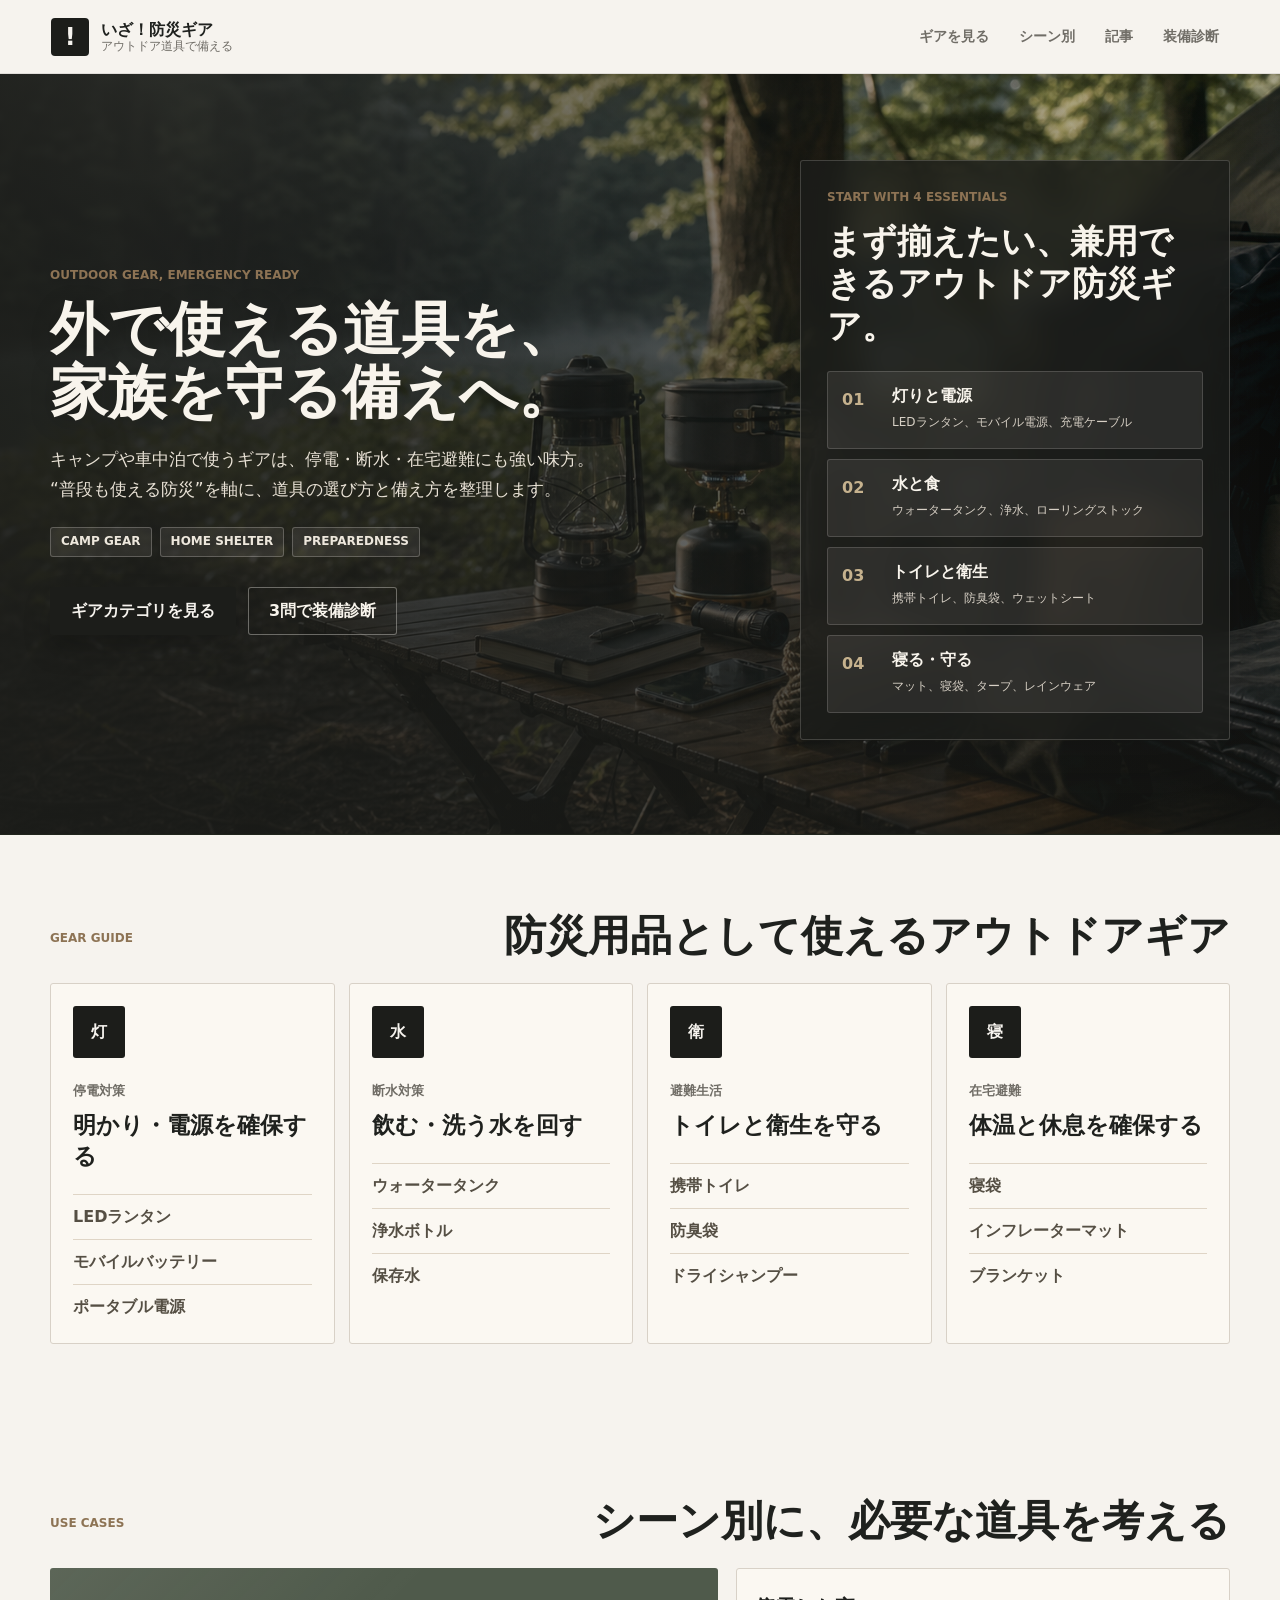
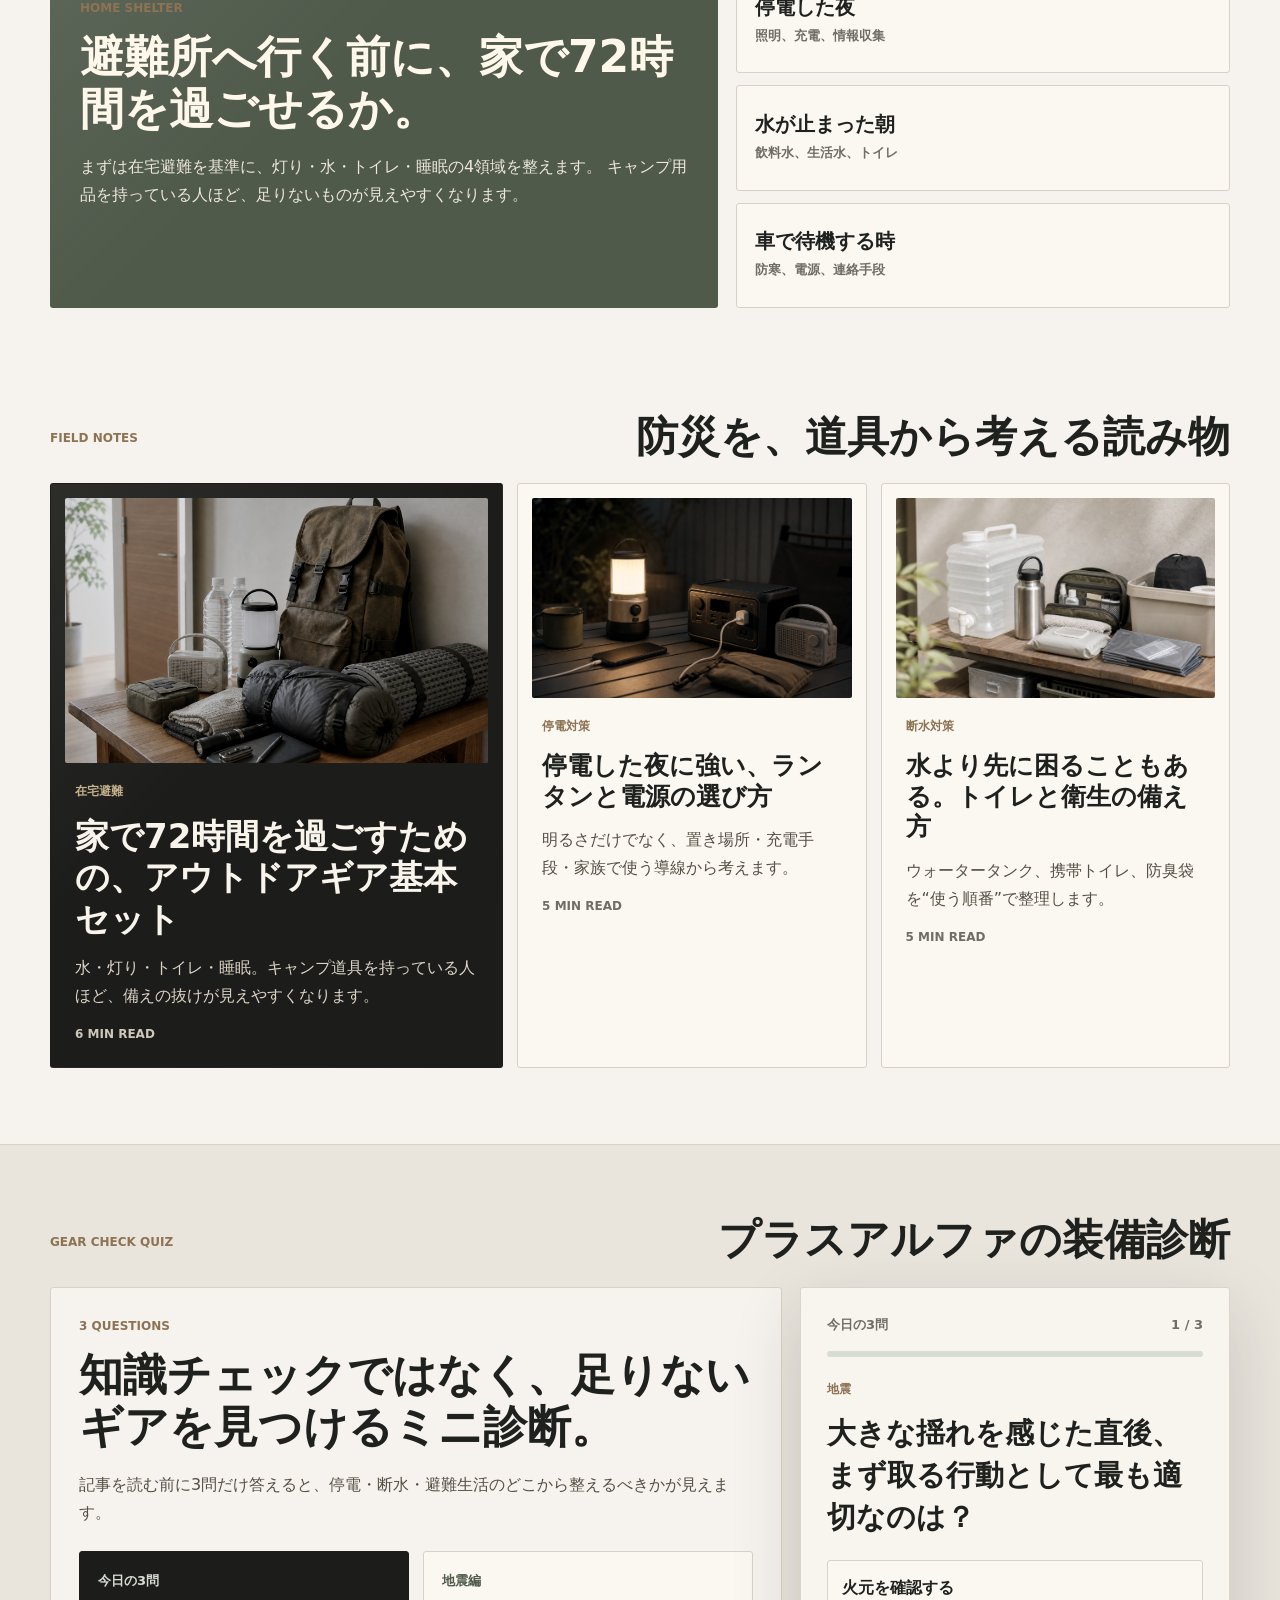
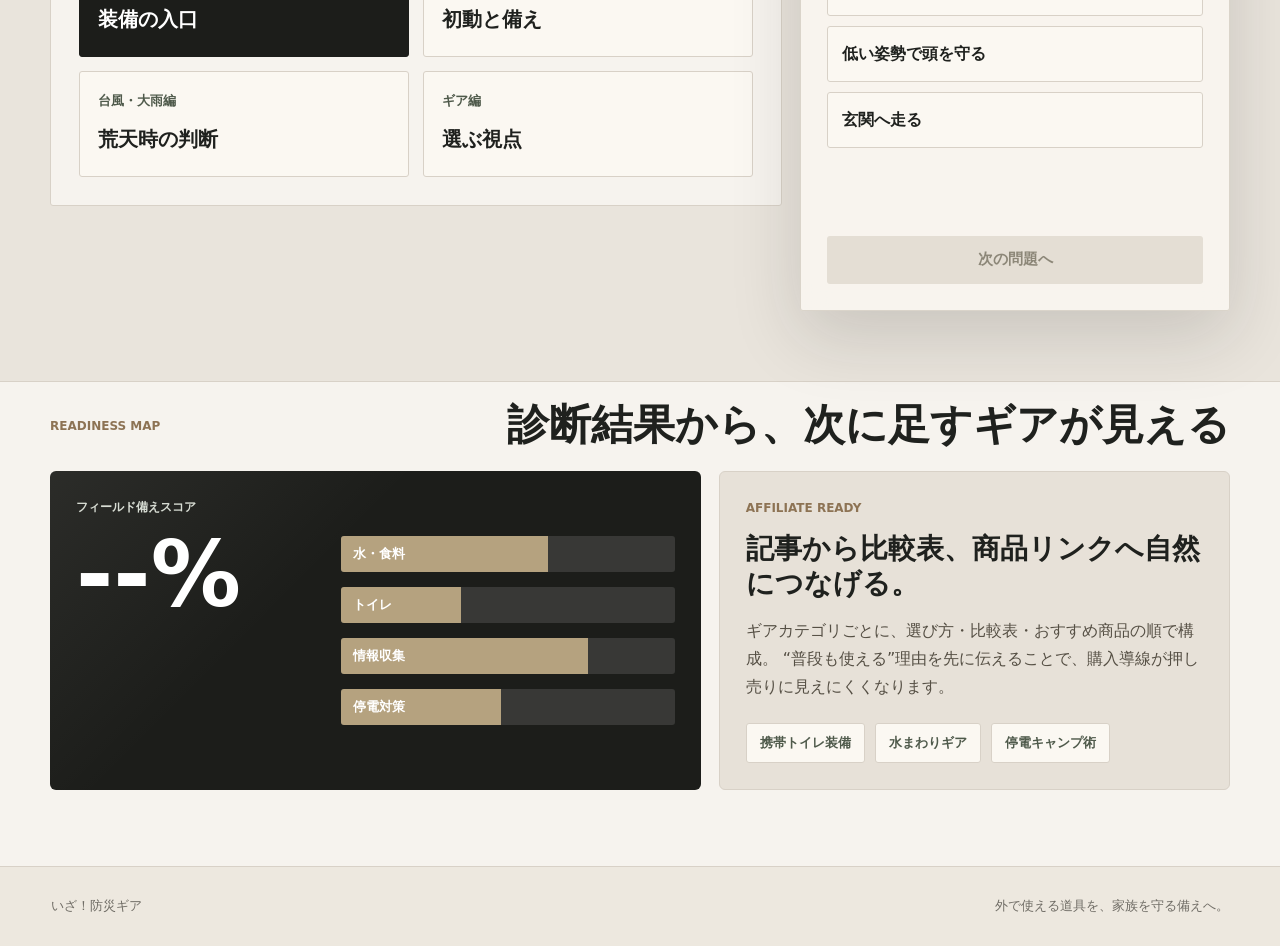
==== index.html @ ac1ddade "Add files via upload" ====
<!doctype html>
<html lang="ja">
  <head>
    <meta charset="utf-8" />
    <meta name="viewport" content="width=device-width, initial-scale=1" />
    <meta
      name="description"
      content="いざ！防災ギアは、キャンプや車中泊の道具を災害時の備えとして活用するアウトドア防災メディアです。"
    />
    <meta property="og:type" content="website" />
    <meta property="og:title" content="いざ！防災ギア | アウトドア道具で備える防災メディア" />
    <meta
      property="og:description"
      content="外で使える道具を、家族を守る備えへ。アウトドアギアで考える、防災メディア。"
    />
    <meta property="og:image" content="assets/outdoor-preparedness.png" />
    <meta name="theme-color" content="#1c1d1a" />
    <title>いざ！防災ギア | アウトドア道具で備える防災メディア</title>
    <link
      rel="icon"
      href="data:image/svg+xml,%3Csvg xmlns='http://www.w3.org/2000/svg' viewBox='0 0 64 64'%3E%3Crect width='64' height='64' rx='10' fill='%232f3a24'/%3E%3Cpath d='M30 12h6l-1 28h-4L30 12zm0 36a5 5 0 1 1 10 0 5 5 0 0 1-10 0z' fill='%23f0a33a'/%3E%3C/svg%3E"
    />
    <link rel="preload" href="assets/outdoor-preparedness.png" as="image" />
    <link rel="stylesheet" href="styles.css" />
  </head>
  <body>
    <header class="site-header">
      <a class="brand" href="#" aria-label="いざ！防災ギア ホーム">
        <span class="brand-mark">!</span>
        <span>
          <span class="brand-name">いざ！防災ギア</span>
          <span class="brand-sub">アウトドア道具で備える</span>
        </span>
      </a>
      <nav class="site-nav" aria-label="主要メニュー">
        <a href="#gear">ギアを見る</a>
        <a href="#scenes">シーン別</a>
        <a href="#articles">記事</a>
        <a href="#quiz">装備診断</a>
      </nav>
    </header>

    <main>
      <section class="first-view" aria-labelledby="main-title">
        <img
          class="hero-image"
          src="assets/outdoor-preparedness.png"
          alt="森のキャンプサイトに並ぶランタン、ラジオ、水、バックパック、防災ポーチ"
        />
        <div class="hero-shade"></div>

        <div class="first-view-inner">
          <div class="hero-copy">
            <p class="eyebrow">Outdoor gear, emergency ready</p>
            <h1 id="main-title">外で使える道具を、<br />家族を守る備えへ。</h1>
            <p>
              キャンプや車中泊で使うギアは、停電・断水・在宅避難にも強い味方。
              “普段も使える防災”を軸に、道具の選び方と備え方を整理します。
            </p>
            <div class="hero-tags" aria-label="コンセプトタグ">
              <span>camp gear</span>
              <span>home shelter</span>
              <span>preparedness</span>
            </div>
            <div class="hero-actions">
              <a class="primary-link" href="#gear">ギアカテゴリを見る</a>
              <a class="secondary-link" href="#quiz">3問で装備診断</a>
            </div>
          </div>

          <section class="field-card" aria-label="防災ギアの入口">
            <p class="panel-kicker">Start with 4 essentials</p>
            <h2>まず揃えたい、兼用できるアウトドア防災ギア。</h2>
            <div class="essential-list">
              <a href="#preparedness">
                <span>01</span>
                <strong>灯りと電源</strong>
                <small>LEDランタン、モバイル電源、充電ケーブル</small>
              </a>
              <a href="#preparedness">
                <span>02</span>
                <strong>水と食</strong>
                <small>ウォータータンク、浄水、ローリングストック</small>
              </a>
              <a href="#preparedness">
                <span>03</span>
                <strong>トイレと衛生</strong>
                <small>携帯トイレ、防臭袋、ウェットシート</small>
              </a>
              <a href="#preparedness">
                <span>04</span>
                <strong>寝る・守る</strong>
                <small>マット、寝袋、タープ、レインウェア</small>
              </a>
            </div>
          </section>
        </div>
      </section>

      <section class="section-block gear-guide" id="gear" aria-labelledby="gear-title">
        <div class="section-heading">
          <p class="eyebrow">Gear guide</p>
          <h2 id="gear-title">防災用品として使えるアウトドアギア</h2>
        </div>
        <div class="gear-grid">
          <article class="gear-card">
            <span class="gear-icon">灯</span>
            <p>停電対策</p>
            <h3>明かり・電源を確保する</h3>
            <ul>
              <li>LEDランタン</li>
              <li>モバイルバッテリー</li>
              <li>ポータブル電源</li>
            </ul>
          </article>
          <article class="gear-card">
            <span class="gear-icon">水</span>
            <p>断水対策</p>
            <h3>飲む・洗う水を回す</h3>
            <ul>
              <li>ウォータータンク</li>
              <li>浄水ボトル</li>
              <li>保存水</li>
            </ul>
          </article>
          <article class="gear-card">
            <span class="gear-icon">衛</span>
            <p>避難生活</p>
            <h3>トイレと衛生を守る</h3>
            <ul>
              <li>携帯トイレ</li>
              <li>防臭袋</li>
              <li>ドライシャンプー</li>
            </ul>
          </article>
          <article class="gear-card">
            <span class="gear-icon">寝</span>
            <p>在宅避難</p>
            <h3>体温と休息を確保する</h3>
            <ul>
              <li>寝袋</li>
              <li>インフレーターマット</li>
              <li>ブランケット</li>
            </ul>
          </article>
        </div>
      </section>

      <section class="section-block scenes" id="scenes" aria-labelledby="scenes-title">
        <div class="section-heading">
          <p class="eyebrow">Use cases</p>
          <h2 id="scenes-title">シーン別に、必要な道具を考える</h2>
        </div>
        <div class="scene-layout">
          <article class="scene-main">
            <p class="panel-kicker">Home shelter</p>
            <h3>避難所へ行く前に、家で72時間を過ごせるか。</h3>
            <p>
              まずは在宅避難を基準に、灯り・水・トイレ・睡眠の4領域を整えます。
              キャンプ用品を持っている人ほど、足りないものが見えやすくなります。
            </p>
          </article>
          <div class="scene-list">
            <a href="#preparedness"><strong>停電した夜</strong><span>照明、充電、情報収集</span></a>
            <a href="#preparedness"><strong>水が止まった朝</strong><span>飲料水、生活水、トイレ</span></a>
            <a href="#preparedness"><strong>車で待機する時</strong><span>防寒、電源、連絡手段</span></a>
          </div>
        </div>
      </section>

      <section class="section-block articles" id="articles" aria-labelledby="articles-title">
        <div class="section-heading">
          <p class="eyebrow">Field notes</p>
          <h2 id="articles-title">防災を、道具から考える読み物</h2>
        </div>
        <div class="article-grid">
          <a class="article-card feature" href="articles/home-shelter-72h.html">
            <img
              src="assets/articles/home-shelter-72h.png"
              alt="家での在宅避難に備えたバックパック、ランタン、水、寝袋"
              decoding="async"
            />
            <span class="article-label">在宅避難</span>
            <h3>家で72時間を過ごすための、アウトドアギア基本セット</h3>
            <p>
              水・灯り・トイレ・睡眠。キャンプ道具を持っている人ほど、備えの抜けが見えやすくなります。
            </p>
            <small>6 min read</small>
          </a>
          <a class="article-card" href="articles/blackout-light-power.html">
            <img
              src="assets/articles/blackout-light-power.png"
              alt="停電時に使えるLEDランタン、ポータブル電源、ラジオ"
              decoding="async"
            />
            <span class="article-label">停電対策</span>
            <h3>停電した夜に強い、ランタンと電源の選び方</h3>
            <p>明るさだけでなく、置き場所・充電手段・家族で使う導線から考えます。</p>
            <small>5 min read</small>
          </a>
          <a class="article-card" href="articles/water-toilet-kit.html">
            <img
              src="assets/articles/water-toilet-kit.png"
              alt="断水時に備えるウォータータンク、衛生用品、収納ボックス"
              decoding="async"
            />
            <span class="article-label">断水対策</span>
            <h3>水より先に困ることもある。トイレと衛生の備え方</h3>
            <p>ウォータータンク、携帯トイレ、防臭袋を“使う順番”で整理します。</p>
            <small>5 min read</small>
          </a>
        </div>
      </section>

      <section class="section-block quiz-section" id="quiz" aria-labelledby="quiz-title">
        <div class="section-heading">
          <p class="eyebrow">Gear check quiz</p>
          <h2 id="quiz-title">プラスアルファの装備診断</h2>
        </div>
        <div class="quiz-layout">
          <div class="quiz-intro">
            <p class="panel-kicker">3 questions</p>
            <h3>知識チェックではなく、足りないギアを見つけるミニ診断。</h3>
            <p>
              記事を読む前に3問だけ答えると、停電・断水・避難生活のどこから整えるべきかが見えます。
            </p>
            <div class="topic-grid" aria-label="クイズテーマ">
              <button class="topic-card active" type="button" data-track="daily">
                <span>今日の3問</span>
                <strong>装備の入口</strong>
              </button>
              <button class="topic-card" type="button" data-track="earthquake">
                <span>地震編</span>
                <strong>初動と備え</strong>
              </button>
              <button class="topic-card" type="button" data-track="rain">
                <span>台風・大雨編</span>
                <strong>荒天時の判断</strong>
              </button>
              <button class="topic-card" type="button" data-track="goods">
                <span>ギア編</span>
                <strong>選ぶ視点</strong>
              </button>
            </div>
          </div>

          <section class="quiz-panel" aria-label="防災クイズ">
            <div class="quiz-topline">
              <span id="quiz-label">今日の3問</span>
              <span id="quiz-count">1 / 3</span>
            </div>
            <div class="progress" aria-hidden="true">
              <span id="progress-bar"></span>
            </div>
            <p class="quiz-category" id="quiz-category">地震</p>
            <h2 id="question-text">問題を読み込み中です</h2>
            <div class="answer-list" id="answer-list"></div>
            <p class="feedback" id="feedback" aria-live="polite"></p>
            <button class="next-button" id="next-button" type="button" disabled>次の問題へ</button>
          </section>
        </div>
      </section>

      <section class="section-block preparedness" id="preparedness" aria-labelledby="preparedness-title">
        <div class="section-heading">
          <p class="eyebrow">Readiness map</p>
          <h2 id="preparedness-title">診断結果から、次に足すギアが見える</h2>
        </div>

        <div class="readiness-layout">
          <section class="score-panel" aria-label="備えスコア">
            <div>
              <p class="panel-kicker">フィールド備えスコア</p>
              <strong id="readiness-score">--%</strong>
            </div>
            <div class="score-bars" id="score-bars">
              <span style="--value: 62%"><b>水・食料</b></span>
              <span style="--value: 36%"><b>トイレ</b></span>
              <span style="--value: 74%"><b>情報収集</b></span>
              <span style="--value: 48%"><b>停電対策</b></span>
            </div>
          </section>

          <section class="next-prep" aria-label="おすすめの備え">
            <p class="panel-kicker">Affiliate ready</p>
            <h3>記事から比較表、商品リンクへ自然につなげる。</h3>
            <p>
              ギアカテゴリごとに、選び方・比較表・おすすめ商品の順で構成。
              “普段も使える”理由を先に伝えることで、購入導線が押し売りに見えにくくなります。
            </p>
            <div class="prep-links">
              <a href="#">携帯トイレ装備</a>
              <a href="#">水まわりギア</a>
              <a href="#">停電キャンプ術</a>
            </div>
          </section>
        </div>
      </section>
    </main>

    <footer class="site-footer">
      <p>いざ！防災ギア</p>
      <p>外で使える道具を、家族を守る備えへ。</p>
    </footer>

    <nav class="mobile-tabbar" aria-label="モバイルメニュー">
      <a href="#articles">読む</a>
      <a href="#gear">ギア</a>
      <a href="#quiz">診断</a>
    </nav>

    <script src="script.js"></script>
  </body>
</html>
---- styles.css ----
:root {
  --ink: #1f211e;
  --muted: #706d66;
  --paper: #f6f3ee;
  --mist: #e7e1d8;
  --line: #d8d1c7;
  --green: #4f5a4b;
  --green-soft: #e3e7dc;
  --amber: #9b7a4a;
  --coral: #8d7354;
  --sky: #d8ddd4;
  --canvas: #cfc7bb;
  --charcoal: #1c1d1a;
  --white: #ffffff;
  --shadow: 0 24px 70px rgba(31, 33, 30, 0.16);
}

* {
  box-sizing: border-box;
}

html {
  scroll-behavior: smooth;
}

body {
  margin: 0;
  color: var(--ink);
  background: var(--paper);
  font-family:
    "Hiragino Sans", "Hiragino Kaku Gothic ProN", "Yu Gothic", Meiryo,
    system-ui, sans-serif;
  line-height: 1.75;
}

a {
  color: inherit;
  text-decoration: none;
}

button,
a {
  -webkit-tap-highlight-color: transparent;
}

.site-header {
  position: sticky;
  top: 0;
  z-index: 20;
  display: flex;
  align-items: center;
  justify-content: space-between;
  gap: 24px;
  min-height: 74px;
  padding: 14px clamp(18px, 4vw, 56px);
  background: rgba(246, 243, 238, 0.94);
  border-bottom: 1px solid rgba(31, 33, 30, 0.1);
  backdrop-filter: blur(14px);
}

.brand {
  display: inline-flex;
  align-items: center;
  gap: 12px;
  min-width: 0;
}

.brand-mark {
  display: grid;
  width: 38px;
  height: 38px;
  place-items: center;
  color: var(--paper);
  background: var(--charcoal);
  border-radius: 4px;
  font-weight: 800;
  font-size: 24px;
  line-height: 1;
}

.brand-name,
.brand-sub {
  display: block;
}

.brand-name {
  font-weight: 800;
  line-height: 1.2;
}

.brand-sub {
  color: var(--muted);
  font-size: 12px;
  line-height: 1.2;
}

.site-nav {
  display: flex;
  align-items: center;
  gap: 10px;
  color: var(--muted);
  font-size: 14px;
  font-weight: 700;
  white-space: nowrap;
}

.site-nav a {
  padding: 8px 10px;
  border-radius: 8px;
}

.site-nav a:hover {
  color: var(--ink);
  background: rgba(31, 33, 30, 0.06);
}

.first-view {
  position: relative;
  min-height: min(760px, calc(100svh - 54px));
  overflow: hidden;
  border-bottom: 1px solid rgba(47, 58, 36, 0.24);
  background: var(--charcoal);
}

.hero-image,
.hero-shade {
  position: absolute;
  inset: 0;
  width: 100%;
  height: 100%;
}

.hero-image {
  object-fit: cover;
  object-position: center;
  filter: saturate(0.92) contrast(1.08);
}

.hero-shade {
  background:
    linear-gradient(90deg, rgba(28, 29, 26, 0.86) 0%, rgba(28, 29, 26, 0.56) 43%, rgba(28, 29, 26, 0.1) 100%),
    linear-gradient(180deg, rgba(28, 29, 26, 0.12) 0%, rgba(28, 29, 26, 0.62) 100%);
}

.first-view-inner {
  position: relative;
  display: grid;
  grid-template-columns: minmax(0, 1fr) minmax(340px, 430px);
  align-items: center;
  gap: clamp(26px, 5vw, 74px);
  width: min(1180px, calc(100% - 36px));
  min-height: min(760px, calc(100svh - 54px));
  margin: 0 auto;
  padding: 56px 0 64px;
}

.hero-copy {
  max-width: 620px;
}

.eyebrow,
.quiz-category,
.panel-kicker {
  margin: 0 0 12px;
  color: var(--coral);
  font-size: 12px;
  font-weight: 800;
  letter-spacing: 0;
  text-transform: uppercase;
}

.hero-copy h1 {
  max-width: 620px;
  margin: 0;
  font-size: clamp(40px, 5.4vw, 58px);
  line-height: 1.08;
  letter-spacing: 0;
  color: #f8f4ec;
  text-shadow: 0 4px 26px rgba(0, 0, 0, 0.2);
}

.hero-copy p:not(.eyebrow) {
  max-width: 560px;
  margin: 22px 0 0;
  color: #e9e2d6;
  font-size: 17px;
}

.hero-tags {
  display: flex;
  flex-wrap: wrap;
  gap: 8px;
  margin-top: 22px;
}

.hero-tags span {
  display: inline-flex;
  align-items: center;
  min-height: 30px;
  padding: 0 10px;
  color: #ede7dc;
  background: rgba(246, 243, 238, 0.08);
  border: 1px solid rgba(246, 243, 238, 0.24);
  border-radius: 3px;
  font-size: 12px;
  font-weight: 800;
  text-transform: uppercase;
}

.hero-actions {
  display: flex;
  flex-wrap: wrap;
  gap: 12px;
  margin-top: 30px;
}

.primary-link,
.secondary-link,
.next-button {
  display: inline-flex;
  align-items: center;
  justify-content: center;
  min-height: 48px;
  padding: 0 20px;
  border: 1px solid transparent;
  border-radius: 3px;
  font-weight: 800;
  cursor: pointer;
}

.primary-link,
.next-button {
  color: var(--paper);
  background: var(--charcoal);
  box-shadow: 0 14px 28px rgba(0, 0, 0, 0.18);
}

.secondary-link {
  color: #f8f4ec;
  background: rgba(28, 29, 26, 0.22);
  border-color: rgba(246, 243, 238, 0.36);
}

.field-card {
  padding: 26px;
  color: #f8f4ec;
  background: rgba(28, 29, 26, 0.78);
  border: 1px solid rgba(246, 243, 238, 0.18);
  border-radius: 3px;
  box-shadow: var(--shadow);
  backdrop-filter: blur(14px);
}

.field-card h2 {
  margin: 0;
  font-size: clamp(25px, 3vw, 34px);
  line-height: 1.25;
  letter-spacing: 0;
}

.essential-list {
  display: grid;
  gap: 10px;
  margin-top: 24px;
}

.essential-list a {
  display: grid;
  grid-template-columns: 38px 1fr;
  gap: 4px 12px;
  min-height: 78px;
  padding: 14px;
  background: rgba(246, 243, 238, 0.08);
  border: 1px solid rgba(246, 243, 238, 0.16);
  border-radius: 3px;
}

.essential-list a:hover {
  background: rgba(246, 243, 238, 0.13);
}

.essential-list span {
  grid-row: 1 / 3;
  color: #c6b28e;
  font-weight: 900;
}

.essential-list strong {
  line-height: 1.25;
}

.essential-list small {
  color: #d7d0c5;
  font-size: 12px;
  line-height: 1.5;
}

.quiz-panel {
  padding: 26px;
  background: rgba(248, 245, 239, 0.96);
  border: 1px solid rgba(216, 209, 199, 0.9);
  border-radius: 3px;
  box-shadow: var(--shadow);
  backdrop-filter: blur(14px);
}

.quiz-topline {
  display: flex;
  justify-content: space-between;
  gap: 18px;
  color: var(--muted);
  font-size: 13px;
  font-weight: 800;
}

.progress {
  height: 6px;
  margin: 14px 0 22px;
  overflow: hidden;
  background: var(--sky);
  border-radius: 3px;
}

.progress span {
  display: block;
  width: 0;
  height: 100%;
  background: var(--green);
  border-radius: inherit;
  transition: width 220ms ease;
}

.quiz-panel h2 {
  min-height: 116px;
  margin: 0 0 22px;
  font-size: clamp(22px, 3vw, 29px);
  line-height: 1.45;
  letter-spacing: 0;
}

.answer-list {
  display: grid;
  gap: 10px;
}

.answer-button {
  width: 100%;
  min-height: 54px;
  padding: 13px 14px;
  color: var(--ink);
  background: #fbf8f2;
  border: 1px solid var(--line);
  border-radius: 3px;
  font: inherit;
  font-weight: 700;
  text-align: left;
  cursor: pointer;
}

.answer-button:hover {
  border-color: var(--green);
  background: var(--green-soft);
}

.answer-button.correct {
  color: #18362e;
  background: #cfe7dd;
  border-color: #87b6a7;
}

.answer-button.wrong {
  color: #6e271a;
  background: #f7d6ce;
  border-color: #e5a091;
}

.answer-button:disabled {
  cursor: default;
}

.feedback {
  min-height: 58px;
  margin: 16px 0 0;
  color: #405058;
  font-size: 14px;
}

.next-button {
  width: 100%;
  margin-top: 14px;
  font-size: 15px;
}

.next-button:disabled {
  color: #8c8778;
  background: #e4ded4;
  box-shadow: none;
  cursor: not-allowed;
}

.section-block {
  width: min(1180px, calc(100% - 36px));
  margin: 0 auto;
  padding: 76px 0;
}

.section-heading {
  display: flex;
  align-items: end;
  justify-content: space-between;
  gap: 24px;
  margin-bottom: 22px;
}

.section-heading h2 {
  margin: 0;
  font-size: clamp(27px, 4vw, 42px);
  line-height: 1.18;
  letter-spacing: 0;
}

.gear-grid {
  display: grid;
  grid-template-columns: repeat(4, minmax(0, 1fr));
  gap: 14px;
}

.gear-card {
  min-height: 320px;
  padding: 22px;
  background: #fbf8f2;
  border: 1px solid var(--line);
  border-radius: 3px;
}

.gear-icon {
  display: grid;
  width: 52px;
  height: 52px;
  place-items: center;
  color: var(--paper);
  background: var(--charcoal);
  border-radius: 3px;
  font-weight: 900;
}

.gear-card p {
  margin: 22px 0 8px;
  color: var(--muted);
  font-size: 13px;
  font-weight: 900;
}

.gear-card h3 {
  margin: 0;
  font-size: 23px;
  line-height: 1.35;
  letter-spacing: 0;
}

.gear-card ul {
  display: grid;
  gap: 8px;
  margin: 22px 0 0;
  padding: 0;
  list-style: none;
  color: #554f44;
  font-weight: 700;
}

.gear-card li {
  padding-top: 8px;
  border-top: 1px solid rgba(212, 200, 182, 0.72);
}

.scene-layout {
  display: grid;
  grid-template-columns: minmax(0, 1.15fr) minmax(300px, 0.85fr);
  gap: 18px;
}

.scene-main,
.scene-list a,
.quiz-intro {
  border-radius: 3px;
}

.scene-main {
  min-height: 340px;
  padding: 30px;
  color: #fff8ea;
  background:
    linear-gradient(135deg, rgba(246, 243, 238, 0.08), transparent 38%),
    var(--green);
}

.scene-main h3,
.quiz-intro h3 {
  margin: 0;
  font-size: clamp(28px, 4vw, 44px);
  line-height: 1.18;
  letter-spacing: 0;
}

.scene-main p:not(.panel-kicker),
.quiz-intro p:not(.panel-kicker) {
  max-width: 680px;
  margin: 18px 0 0;
  color: #ede7dc;
}

.scene-list {
  display: grid;
  gap: 12px;
}

.scene-list a {
  display: grid;
  align-content: center;
  gap: 4px;
  min-height: 105px;
  padding: 18px;
  background: #fbf8f2;
  border: 1px solid var(--line);
}

.scene-list strong {
  font-size: 20px;
  line-height: 1.35;
}

.scene-list span {
  color: var(--muted);
  font-size: 13px;
  font-weight: 800;
}

.articles {
  padding-top: 28px;
}

.article-grid {
  display: grid;
  grid-template-columns: 1.18fr 0.91fr 0.91fr;
  gap: 14px;
}

.article-card {
  display: grid;
  align-content: start;
  gap: 14px;
  min-height: 430px;
  padding: 14px 14px 22px;
  background: #fbf8f2;
  border: 1px solid var(--line);
  border-radius: 3px;
  overflow: hidden;
}

.article-card.feature {
  color: #f8f4ec;
  background:
    linear-gradient(135deg, rgba(246, 243, 238, 0.08), transparent 42%),
    var(--charcoal);
  border-color: rgba(31, 33, 30, 0.2);
}

.article-card:hover {
  transform: translateY(-2px);
  transition: transform 180ms ease;
}

.article-card img {
  width: 100%;
  aspect-ratio: 16 / 10;
  object-fit: cover;
  border-radius: 2px;
  filter: saturate(0.86) contrast(1.03);
}

.article-card.feature img {
  filter: saturate(0.82) contrast(1.08) brightness(0.86);
}

.article-label {
  margin: 4px 10px 0;
  color: var(--coral);
  font-size: 12px;
  font-weight: 900;
  text-transform: uppercase;
}

.article-card.feature .article-label {
  color: #c6b28e;
}

.article-card h3 {
  margin: 0 10px;
  font-size: clamp(24px, 3vw, 34px);
  line-height: 1.22;
  letter-spacing: 0;
}

.article-card:not(.feature) h3 {
  font-size: 25px;
}

.article-card p {
  margin: 0 10px;
  color: #554f44;
}

.article-card.feature p {
  color: #dcd4c7;
}

.article-card small {
  margin: 0 10px;
  align-self: end;
  color: var(--muted);
  font-size: 12px;
  font-weight: 900;
  text-transform: uppercase;
}

.article-card.feature small {
  color: #cfc7bb;
}

.quiz-section {
  width: 100%;
  padding: 70px max(18px, calc((100% - 1180px) / 2));
  background: #e9e4dc;
  border-block: 1px solid var(--line);
}

.quiz-layout {
  display: grid;
  grid-template-columns: minmax(0, 1fr) minmax(340px, 430px);
  gap: 18px;
  align-items: start;
}

.quiz-intro {
  padding: 28px;
  background: #f6f3ee;
  border: 1px solid var(--line);
}

.quiz-intro p:not(.panel-kicker) {
  color: #554f44;
}

.quiz-intro .topic-grid {
  grid-template-columns: repeat(2, minmax(0, 1fr));
  margin-top: 24px;
}

.quiz-intro .topic-card {
  min-height: 106px;
}

.topic-grid {
  display: grid;
  grid-template-columns: repeat(4, minmax(0, 1fr));
  gap: 14px;
}

.topic-card {
  display: grid;
  gap: 8px;
  min-height: 128px;
  padding: 18px;
  color: var(--ink);
  background: #fbf8f2;
  border: 1px solid var(--line);
  border-radius: 3px;
  font: inherit;
  text-align: left;
  cursor: pointer;
}

.topic-card span {
  color: var(--green);
  font-size: 13px;
  font-weight: 800;
}

.topic-card strong {
  max-width: 12em;
  font-size: 20px;
  line-height: 1.35;
}

.topic-card.active,
.topic-card:hover {
  background: var(--charcoal);
  border-color: var(--charcoal);
  color: var(--white);
}

.topic-card.active span,
.topic-card:hover span {
  color: var(--sky);
}

.preparedness {
  padding-top: 18px;
}

.readiness-layout {
  display: grid;
  grid-template-columns: minmax(0, 1.12fr) minmax(300px, 0.88fr);
  gap: 18px;
}

.score-panel,
.next-prep {
  min-height: 312px;
  padding: 26px;
  border-radius: 6px;
}

.score-panel {
  display: grid;
  grid-template-columns: 0.72fr 1fr;
  gap: 24px;
  color: var(--white);
  background:
    linear-gradient(135deg, rgba(246, 243, 238, 0.07), transparent 38%),
    var(--charcoal);
}

.score-panel .panel-kicker {
  color: var(--sky);
}

.score-panel strong {
  display: block;
  font-size: clamp(56px, 8vw, 90px);
  line-height: 1;
  letter-spacing: 0;
}

.score-bars {
  display: grid;
  gap: 15px;
  align-content: center;
}

.score-bars span {
  position: relative;
  display: block;
  height: 36px;
  overflow: hidden;
  background: rgba(255, 255, 255, 0.12);
  border-radius: 3px;
}

.score-bars span::before {
  position: absolute;
  inset: 0 auto 0 0;
  width: var(--value);
  content: "";
  background: #b5a27f;
}

.score-bars b {
  position: relative;
  z-index: 1;
  display: flex;
  align-items: center;
  height: 100%;
  padding: 0 12px;
  font-size: 13px;
}

.next-prep {
  background: #e7e1d8;
  border: 1px solid var(--line);
}

.next-prep h3 {
  margin: 0;
  font-size: 28px;
  line-height: 1.25;
  letter-spacing: 0;
}

.next-prep p:not(.panel-kicker) {
  margin: 16px 0 0;
  color: #554f44;
}

.prep-links {
  display: flex;
  flex-wrap: wrap;
  gap: 10px;
  margin-top: 22px;
}

.prep-links a {
  display: inline-flex;
  align-items: center;
  min-height: 40px;
  padding: 0 13px;
  color: var(--green);
  background: #fbf8f2;
  border: 1px solid var(--line);
  border-radius: 3px;
  font-size: 13px;
  font-weight: 800;
}

.site-footer {
  display: flex;
  justify-content: space-between;
  gap: 18px;
  padding: 28px clamp(18px, 4vw, 56px);
  color: var(--muted);
  background: #ede8df;
  border-top: 1px solid var(--line);
  font-size: 13px;
}

.site-footer p {
  margin: 0;
}

.mobile-tabbar {
  display: none;
}

.article-page {
  padding: 72px 18px 96px;
}

.article-body {
  width: min(760px, 100%);
  margin: 0 auto;
}

.back-link {
  display: inline-flex;
  align-items: center;
  min-height: 38px;
  margin-bottom: 42px;
  padding: 0 12px;
  color: var(--ink);
  background: #fbf8f2;
  border: 1px solid var(--line);
  border-radius: 3px;
  font-size: 13px;
  font-weight: 800;
}

.article-body h1 {
  margin: 0;
  font-size: clamp(38px, 6vw, 64px);
  line-height: 1.12;
  letter-spacing: 0;
}

.article-body .lead {
  margin: 24px 0 0;
  color: #4c4944;
  font-size: 20px;
  line-height: 1.9;
}

.article-cover {
  display: block;
  width: 100%;
  margin-top: 42px;
  aspect-ratio: 16 / 9;
  object-fit: cover;
  border-radius: 3px;
  filter: saturate(0.88) contrast(1.03);
}

.article-body section,
.source-box {
  margin-top: 52px;
}

.article-body h2 {
  margin: 0 0 14px;
  font-size: clamp(25px, 3vw, 34px);
  line-height: 1.3;
  letter-spacing: 0;
}

.article-body p {
  margin: 0;
  color: #3f3d38;
}

.article-body ul {
  display: grid;
  gap: 10px;
  margin: 20px 0 0;
  padding: 0;
  list-style: none;
}

.article-body li {
  padding: 12px 0;
  border-top: 1px solid var(--line);
  color: #3f3d38;
  font-weight: 700;
}

.source-box {
  padding: 24px;
  background: #e9e4dc;
  border: 1px solid var(--line);
  border-radius: 3px;
}

.source-box h2 {
  font-size: 22px;
}

.source-box a {
  display: inline-flex;
  margin-top: 16px;
  color: var(--green);
  font-weight: 900;
  text-decoration: underline;
  text-underline-offset: 4px;
}

@media (max-width: 920px) {
  .site-nav {
    display: none;
  }

  .first-view,
  .first-view-inner {
    min-height: auto;
  }

  .hero-shade {
    background:
      linear-gradient(180deg, rgba(28, 29, 26, 0.9) 0%, rgba(28, 29, 26, 0.62) 48%, rgba(28, 29, 26, 0.82) 100%),
      rgba(28, 29, 26, 0.16);
  }

  .first-view-inner {
    grid-template-columns: 1fr;
    padding: 44px 0 36px;
  }

  .field-card {
    margin-top: 8px;
  }

  .hero-copy h1 {
    font-size: clamp(34px, 10vw, 52px);
  }

  .quiz-panel h2 {
    min-height: auto;
  }

  .gear-grid,
  .article-grid,
  .topic-grid,
  .scene-layout,
  .quiz-layout,
  .readiness-layout,
  .score-panel {
    grid-template-columns: 1fr;
  }

  .quiz-intro .topic-grid {
    grid-template-columns: repeat(2, minmax(0, 1fr));
  }
}

@media (max-width: 560px) {
  body {
    padding-bottom: 66px;
  }

  main {
    display: flex;
    flex-direction: column;
  }

  .first-view {
    order: 1;
  }

  .articles {
    order: 2;
  }

  .gear-guide {
    order: 3;
  }

  .scenes {
    order: 4;
  }

  .quiz-section {
    order: 5;
  }

  .preparedness {
    order: 6;
  }

  .site-header {
    min-height: 66px;
    padding: 12px 16px;
  }

  .brand-mark {
    width: 34px;
    height: 34px;
  }

  .brand-sub {
    display: none;
  }

  .first-view-inner,
  .section-block {
    width: min(100% - 28px, 1180px);
  }

  .hero-copy p:not(.eyebrow) {
    font-size: 15px;
  }

  .hero-actions {
    display: grid;
  }

  .field-card .panel-kicker {
    margin-bottom: 8px;
  }

  .field-card h2 {
    font-size: 22px;
  }

  .essential-list {
    margin-top: 18px;
  }

  .quiz-panel,
  .field-card,
  .gear-card,
  .scene-main,
  .quiz-intro,
  .score-panel,
  .next-prep {
    padding: 20px;
  }

  .gear-card {
    min-width: 78vw;
    min-height: auto;
  }

  .gear-grid {
    display: flex;
    gap: 10px;
    margin-inline: -14px;
    padding-inline: 14px;
    overflow-x: auto;
    scroll-snap-type: x mandatory;
    scrollbar-width: none;
  }

  .gear-grid::-webkit-scrollbar {
    display: none;
  }

  .gear-card {
    scroll-snap-align: start;
  }

  .article-card {
    min-height: auto;
  }

  .scene-main {
    min-height: auto;
  }

  .quiz-section {
    padding-block: 46px;
  }

  .quiz-intro .topic-grid {
    grid-template-columns: 1fr;
  }

  .section-heading {
    display: block;
  }

  .section-heading h2 {
    margin-top: 4px;
  }

  .topic-grid {
    gap: 10px;
  }

  .topic-card {
    min-height: 108px;
  }

  .site-footer {
    display: block;
  }

  .mobile-tabbar {
    position: fixed;
    right: 12px;
    bottom: 12px;
    left: 12px;
    z-index: 40;
    display: grid;
    grid-template-columns: repeat(3, 1fr);
    min-height: 52px;
    overflow: hidden;
    background: rgba(28, 29, 26, 0.92);
    border: 1px solid rgba(246, 243, 238, 0.12);
    border-radius: 3px;
    box-shadow: 0 18px 44px rgba(0, 0, 0, 0.28);
    backdrop-filter: blur(16px);
  }

  .mobile-tabbar a {
    display: grid;
    place-items: center;
    color: var(--paper);
    font-size: 13px;
    font-weight: 900;
  }

  .mobile-tabbar a + a {
    border-left: 1px solid rgba(246, 243, 238, 0.12);
  }
}
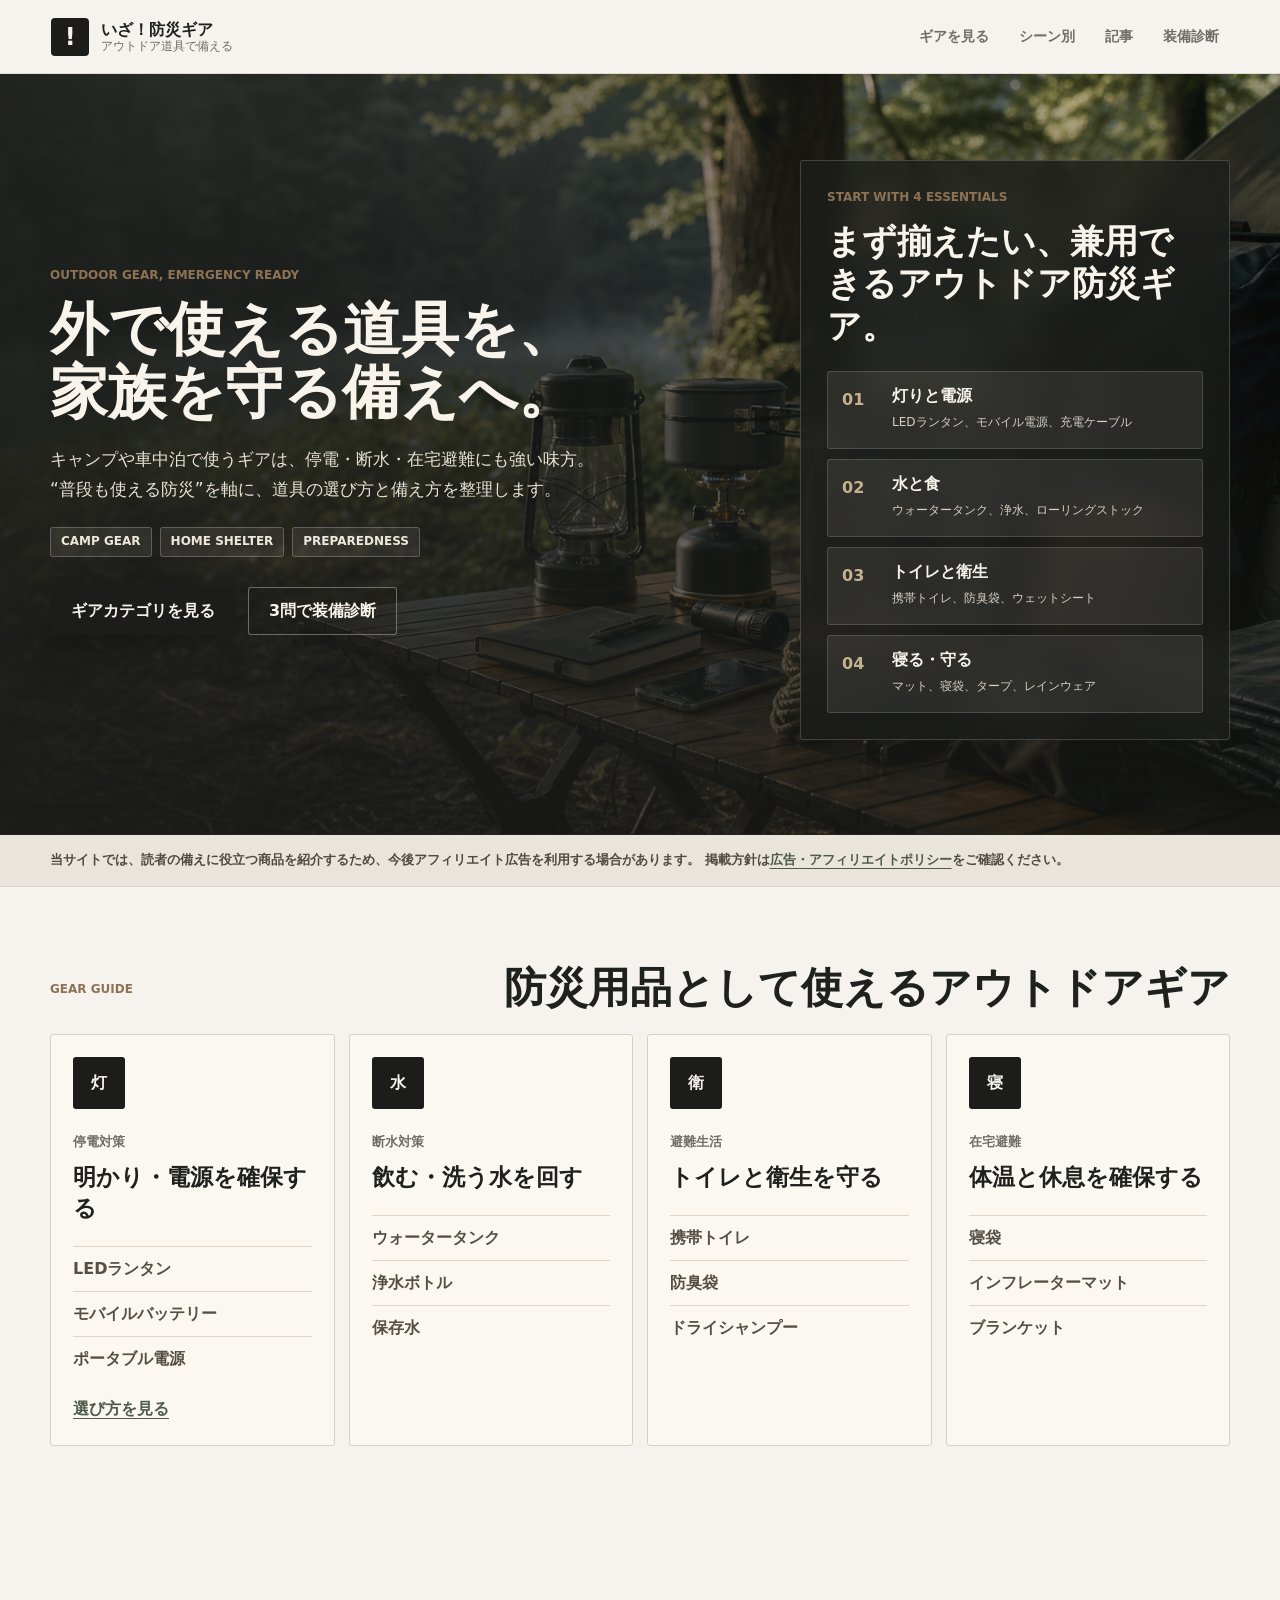
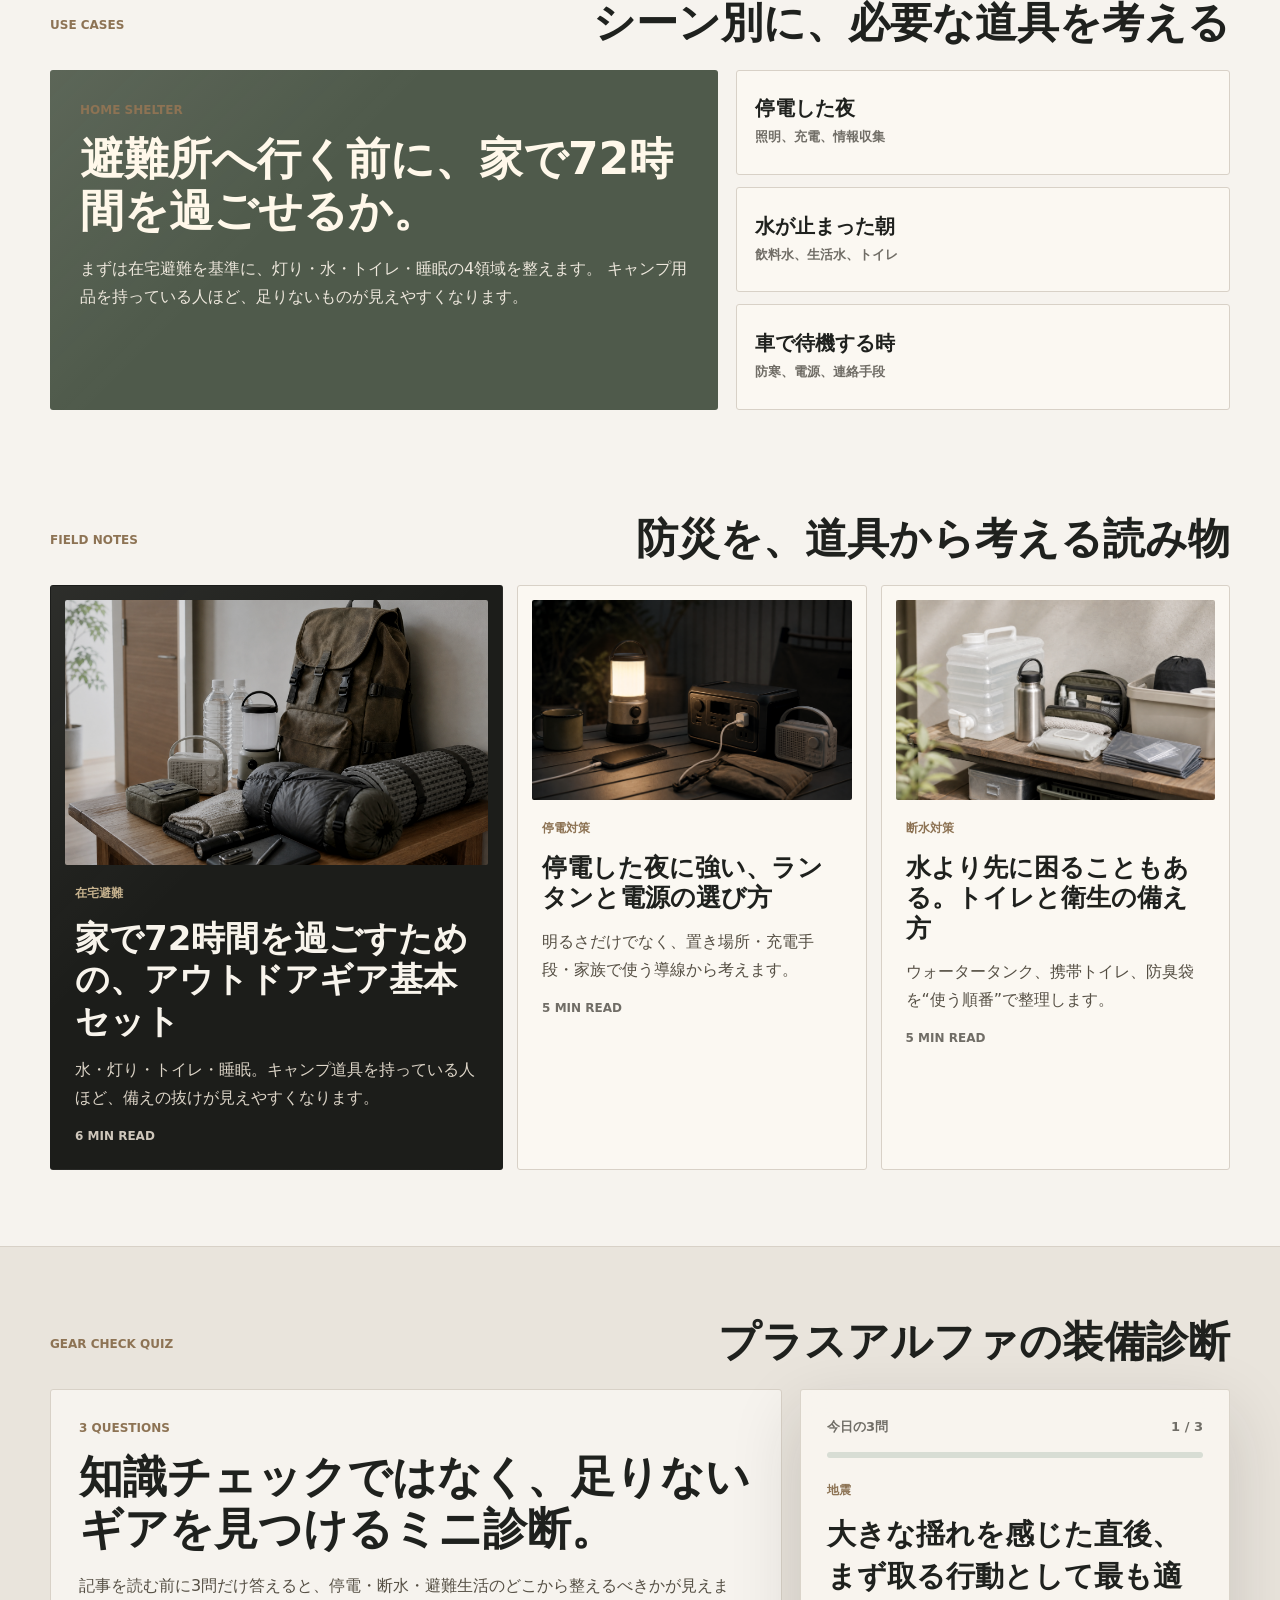
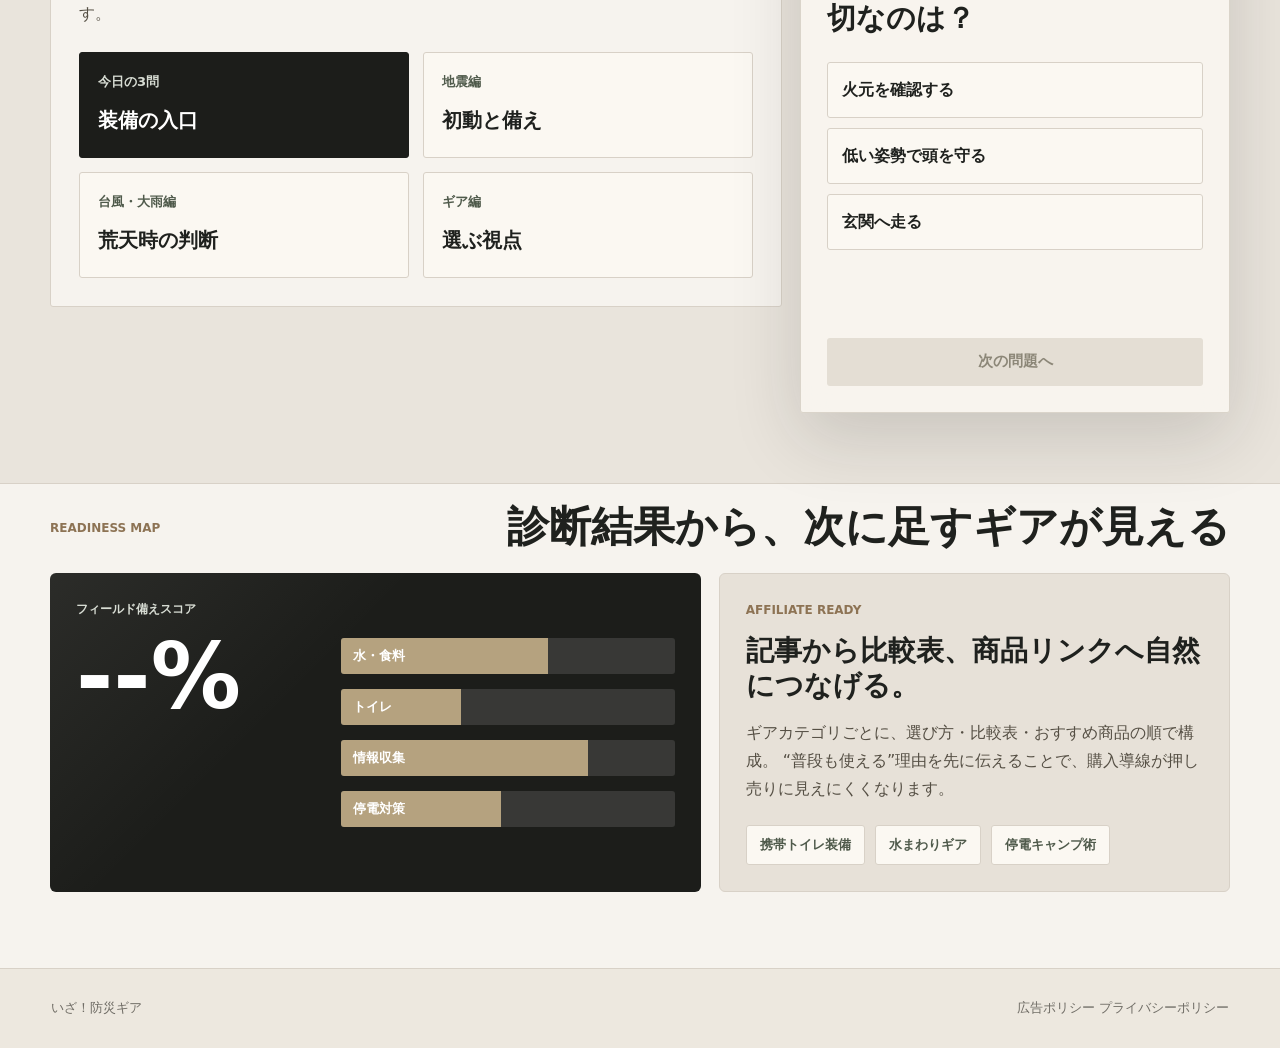
==== commit 825e579b: "Add files via upload" ====
--- a/index.html
+++ b/index.html
@@ -97,6 +97,13 @@
         </div>
       </section>
 
+      <section class="affiliate-notice" aria-label="広告表記">
+        <p>
+          当サイトでは、読者の備えに役立つ商品を紹介するため、今後アフィリエイト広告を利用する場合があります。
+          掲載方針は<a href="disclosure.html">広告・アフィリエイトポリシー</a>をご確認ください。
+        </p>
+      </section>
+
       <section class="section-block gear-guide" id="gear" aria-labelledby="gear-title">
         <div class="section-heading">
           <p class="eyebrow">Gear guide</p>
@@ -112,6 +119,7 @@
               <li>モバイルバッテリー</li>
               <li>ポータブル電源</li>
             </ul>
+            <a class="text-link" href="guides/blackout-power-kit.html">選び方を見る</a>
           </article>
           <article class="gear-card">
             <span class="gear-icon">水</span>
@@ -291,7 +299,7 @@
             <div class="prep-links">
               <a href="#">携帯トイレ装備</a>
               <a href="#">水まわりギア</a>
-              <a href="#">停電キャンプ術</a>
+              <a href="guides/blackout-power-kit.html">停電キャンプ術</a>
             </div>
           </section>
         </div>
@@ -300,7 +308,10 @@
 
     <footer class="site-footer">
       <p>いざ！防災ギア</p>
-      <p>外で使える道具を、家族を守る備えへ。</p>
+      <p>
+        <a href="disclosure.html">広告ポリシー</a>
+        <a href="privacy.html">プライバシーポリシー</a>
+      </p>
     </footer>
 
     <nav class="mobile-tabbar" aria-label="モバイルメニュー">
--- a/styles.css
+++ b/styles.css
@@ -831,6 +831,33 @@
   display: none;
 }
 
+.affiliate-notice {
+  padding: 14px 18px;
+  color: #4f4b43;
+  background: #e9e4dc;
+  border-bottom: 1px solid var(--line);
+  font-size: 13px;
+  font-weight: 700;
+}
+
+.affiliate-notice p {
+  width: min(1180px, 100%);
+  margin: 0 auto;
+}
+
+.affiliate-notice a,
+.text-link {
+  color: var(--green);
+  font-weight: 900;
+  text-decoration: underline;
+  text-underline-offset: 4px;
+}
+
+.text-link {
+  display: inline-flex;
+  margin-top: 22px;
+}
+
 .article-page {
   padding: 72px 18px 96px;
 }
@@ -930,6 +957,93 @@
   text-underline-offset: 4px;
 }
 
+.article-cta,
+.ad-disclosure {
+  margin-top: 52px;
+  padding: 24px;
+  background: #e9e4dc;
+  border: 1px solid var(--line);
+  border-radius: 3px;
+}
+
+.article-cta .primary-link {
+  margin-top: 20px;
+}
+
+.ad-disclosure {
+  display: grid;
+  gap: 8px;
+}
+
+.ad-disclosure strong {
+  font-size: 18px;
+}
+
+.comparison-grid {
+  display: grid;
+  grid-template-columns: repeat(3, minmax(0, 1fr));
+  gap: 14px;
+}
+
+.comparison-grid div {
+  min-height: 220px;
+  padding: 20px;
+  background: #fbf8f2;
+  border: 1px solid var(--line);
+  border-radius: 3px;
+}
+
+.comparison-grid span {
+  color: var(--coral);
+  font-weight: 900;
+}
+
+.comparison-grid h3 {
+  margin: 18px 0 10px;
+  font-size: 24px;
+  line-height: 1.3;
+}
+
+.table-wrap {
+  margin-top: 18px;
+  overflow-x: auto;
+  border: 1px solid var(--line);
+  border-radius: 3px;
+}
+
+.comparison-table {
+  width: 100%;
+  min-width: 720px;
+  border-collapse: collapse;
+  background: #fbf8f2;
+}
+
+.comparison-table th,
+.comparison-table td {
+  padding: 16px;
+  border-bottom: 1px solid var(--line);
+  text-align: left;
+  vertical-align: top;
+}
+
+.comparison-table th {
+  color: var(--paper);
+  background: var(--charcoal);
+  font-size: 13px;
+}
+
+.comparison-table td {
+  color: #3f3d38;
+  font-weight: 700;
+}
+
+.comparison-table a {
+  color: var(--green);
+  font-weight: 900;
+  text-decoration: underline;
+  text-underline-offset: 4px;
+}
+
 @media (max-width: 920px) {
   .site-nav {
     display: none;
@@ -965,6 +1079,7 @@
 
   .gear-grid,
   .article-grid,
+  .comparison-grid,
   .topic-grid,
   .scene-layout,
   .quiz-layout,
